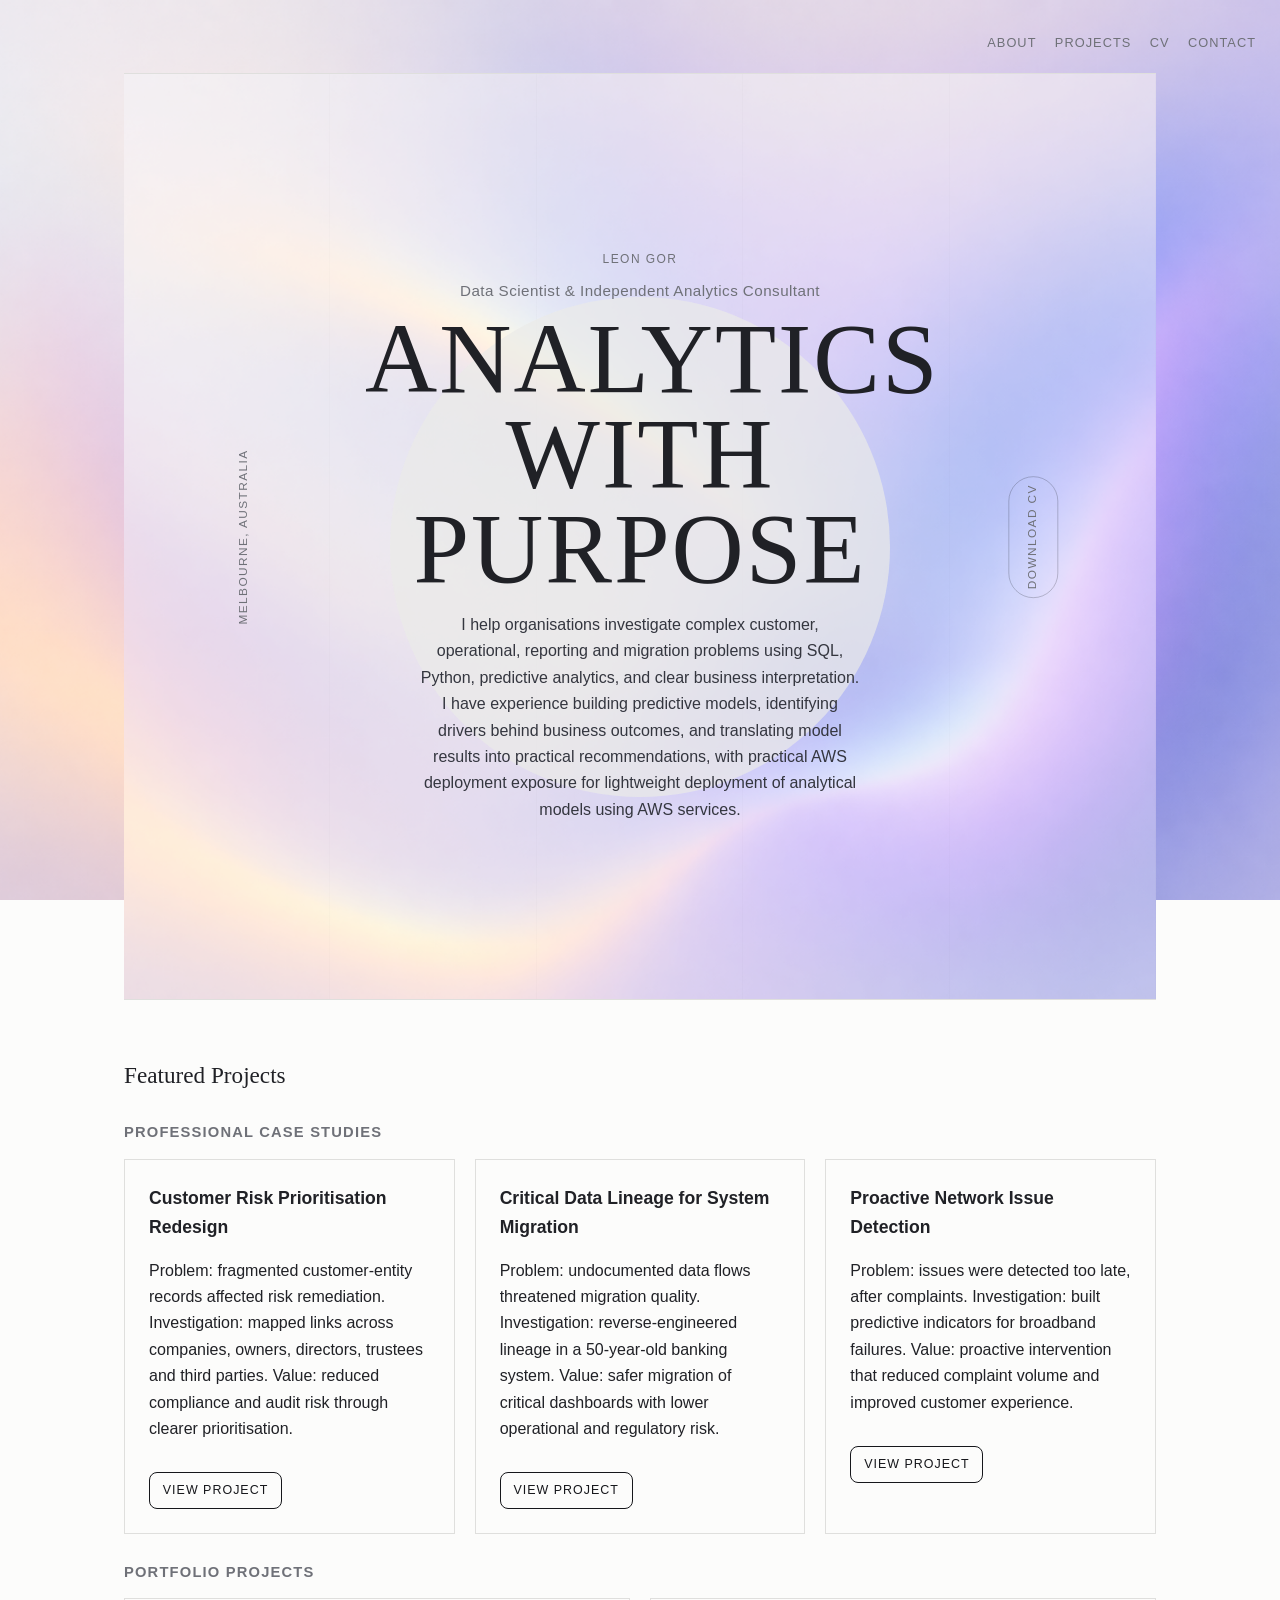
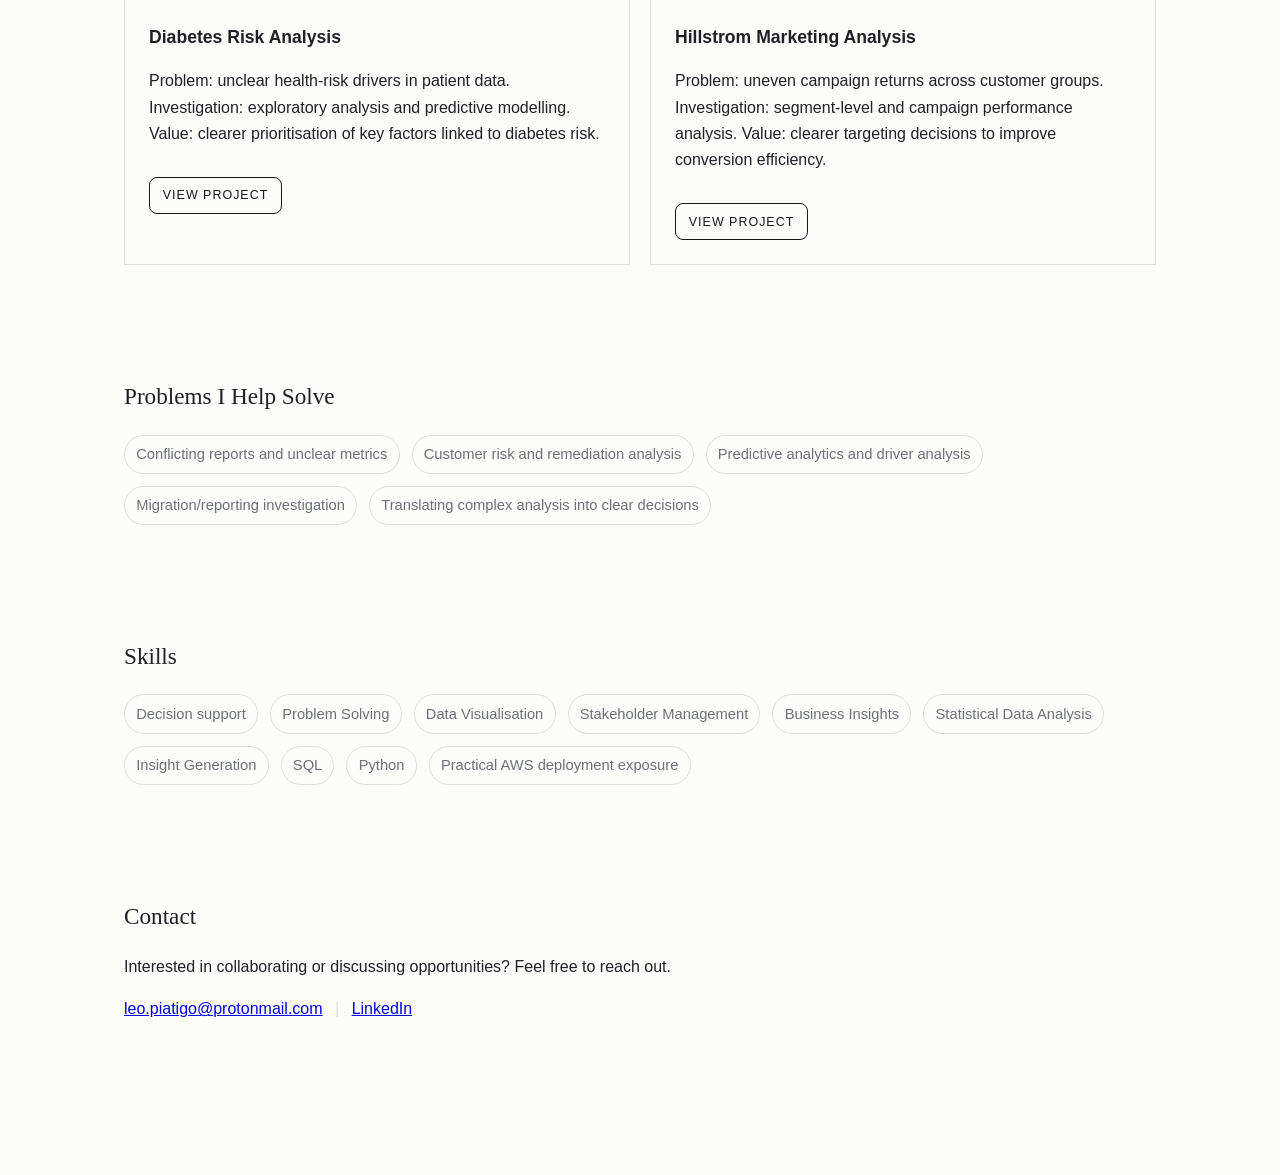
==== index.html @ 688e07dc "Update homepage positioning to Data Scientist focus" ====
<!DOCTYPE html>
<html lang="en">
  <head>
    <meta charset="UTF-8" />
    <meta name="viewport" content="width=device-width, initial-scale=1.0" />
    <title>Leon Gor | Independent Analytics Consultant Melbourne</title>
    <meta name="description" content="Independent analytics consultant helping organisations investigate customer, operational, reporting and migration problems using SQL, Python, predictive analytics and clear business interpretation." />
    <link rel="stylesheet" href="styles.css" />
  </head>
  <body class="home-page">
    <header class="site-header">
      <nav class="nav">
        <a href="#about">About</a>
        <a href="projects/index.html">Projects</a>
        <a href="cv.html">CV</a>
        <a href="#contact">Contact</a>
      </nav>
    </header>

    <main>
      <section class="hero section" id="about">
        <div class="hero-grid-lines" aria-hidden="true"></div>
        <div class="hero-content">
          <p class="hero-side-note hero-side-note-left">Melbourne, Australia</p>
          <a
            class="hero-side-note hero-side-button"
            href="assets/LeonGor_CV_AP.pdf"
            download="LeonGor_CV_AP.pdf"
            >Download CV</a
          >

          <p class="eyebrow">Leon Gor</p>
          <p class="subtitle">Data Scientist &amp; Independent Analytics Consultant</p>
          <h1>ANALYTICS WITH PURPOSE</h1>
          <p class="intro">
            I help organisations investigate complex customer, operational,
            reporting and migration problems using SQL, Python, predictive
            analytics, and clear business interpretation. I have experience
            building predictive models, identifying drivers behind business
            outcomes, and translating model results into practical
            recommendations, with practical AWS deployment exposure for
            lightweight deployment of analytical models using AWS services.
          </p>
        </div>
      </section>

      <section class="section" id="projects">
        <h2>Featured Projects</h2>

        <div class="project-group">
          <h3 class="project-group-title">Professional Case Studies</h3>
          <div class="cards">
            <article class="card">
              <h3>Customer Risk Prioritisation Redesign</h3>
              <p>
                Problem: fragmented customer-entity records affected risk
                remediation. Investigation: mapped links across companies,
                owners, directors, trustees and third parties. Value: reduced
                compliance and audit risk through clearer prioritisation.
              </p>
              <a class="button" href="projects/remediation.html">View Project</a>
            </article>

            <article class="card">
              <h3>Critical Data Lineage for System Migration</h3>
              <p>
                Problem: undocumented data flows threatened migration quality.
                Investigation: reverse-engineered lineage in a 50-year-old
                banking system. Value: safer migration of critical dashboards
                with lower operational and regulatory risk.
              </p>
              <a class="button" href="projects/data-lineage.html">View Project</a>
            </article>

            <article class="card">
              <h3>Proactive Network Issue Detection</h3>
              <p>
                Problem: issues were detected too late, after complaints.
                Investigation: built predictive indicators for broadband
                failures. Value: proactive intervention that reduced complaint
                volume and improved customer experience.
              </p>
              <a class="button" href="projects/network-detection.html">View Project</a>
            </article>
          </div>
        </div>

        <div class="project-group">
          <h3 class="project-group-title">Portfolio Projects</h3>
          <div class="cards">
            <article class="card">
              <h3>Diabetes Risk Analysis</h3>
              <p>
                Problem: unclear health-risk drivers in patient data.
                Investigation: exploratory analysis and predictive modelling.
                Value: clearer prioritisation of key factors linked to diabetes
                risk.
              </p>
              <a class="button" href="projects/diabetes.html">View Project</a>
            </article>

            <article class="card">
              <h3>Hillstrom Marketing Analysis</h3>
              <p>
                Problem: uneven campaign returns across customer groups.
                Investigation: segment-level and campaign performance analysis.
                Value: clearer targeting decisions to improve conversion
                efficiency.
              </p>
              <a class="button" href="projects/hillstrom.html">View Project</a>
            </article>
          </div>
        </div>
      </section>

      <section class="section" id="problems">
        <h2>Problems I Help Solve</h2>
        <ul class="skills-list">
          <li>Conflicting reports and unclear metrics</li>
          <li>Customer risk and remediation analysis</li>
          <li>Predictive analytics and driver analysis</li>
          <li>Migration/reporting investigation</li>
          <li>Translating complex analysis into clear decisions</li>
        </ul>
      </section>

      <section class="section" id="skills">
        <h2>Skills</h2>
        <ul class="skills-list">
          <li>Decision support</li>
          <li>Problem Solving</li>
          <li>Data Visualisation</li>
          <li>Stakeholder Management</li>
          <li>Business Insights</li>
          <li>Statistical Data Analysis</li>
          <li>Insight Generation</li>
          <li>SQL</li>
          <li>Python</li>
          <li>Practical AWS deployment exposure</li>
        </ul>
      </section>

      <section class="section" id="contact">
        <h2>Contact</h2>
        <p>
          Interested in collaborating or discussing opportunities? Feel free to
          reach out.
        </p>
        <p>
          <a href="mailto:leo.piatigo@protonmail.com">leo.piatigo@protonmail.com</a>
          <span class="divider">|</span>
          <a href="https://www.linkedin.com" target="_blank" rel="noopener noreferrer">LinkedIn</a>
        </p>
      </section>
    </main>
  </body>
</html>
---- styles.css ----
:root {
  --bg: #fcfcfb;
  --text: #202126;
  --muted: #6f7178;
  --border: #dfdfdd;
  --accent: #16171b;
  --hero-circle: #ecece8;
  --serif: "Iowan Old Style", "Palatino Linotype", "Book Antiqua", Palatino, "Times New Roman", serif;
  --sans: "Inter", "Segoe UI", Roboto, Helvetica, Arial, sans-serif;
}

* {
  box-sizing: border-box;
}

html,
body {
  min-height: 100%;
}

body {
  margin: 0;
  font-family: var(--sans);
  background-color: var(--bg);
  background-image: url("assets/backround_color.png");
  background-position: center;
  background-repeat: no-repeat;
  background-size: cover;
  background-attachment: fixed;
  color: var(--text);
  line-height: 1.65;
  position: relative;
}

.site-header {
  padding: 2rem 1.5rem 1.25rem;
}

.nav {
  display: flex;
  justify-content: flex-end;
  align-items: center;
  gap: 1.15rem;
  flex-wrap: wrap;
}

.nav a {
  color: var(--muted);
  text-decoration: none;
  font-size: 0.8rem;
  letter-spacing: 0.08em;
  text-transform: uppercase;
}

.nav a:hover {
  color: var(--accent);
}

main {
  max-width: 1080px;
  margin: 0 auto;
  padding: 0 1.5rem 5rem;
}

.section {
  padding: 3.5rem 0;
}

.hero {
  min-height: 78vh;
  position: relative;
  display: grid;
  place-items: center;
  overflow: hidden;
  border-top: 1px solid var(--border);
  border-bottom: 1px solid var(--border);
  background-image: url("assets/backround_color.png");
  background-size: cover;
  background-position: center;
  background-repeat: no-repeat;
}

.hero::before {
  content: "";
  position: absolute;
  inset: 0;
  background: rgba(252, 252, 251, 0.35);
  pointer-events: none;
  z-index: 0;
}

.hero-grid-lines {
  position: absolute;
  inset: 0;
  background-image: repeating-linear-gradient(
    90deg,
    transparent 0,
    transparent calc(20% - 1px),
    rgba(32, 33, 38, 0.08) calc(20% - 1px),
    rgba(32, 33, 38, 0.08) 20%
  );
  opacity: 0.2;
  pointer-events: none;
  z-index: 0;
}

.hero-content {
  position: relative;
  z-index: 1;
  width: min(820px, 100%);
  padding: 7.5rem 2rem;
  text-align: center;
}

.hero-content::before {
  content: "";
  position: absolute;
  width: clamp(260px, 42vw, 500px);
  aspect-ratio: 1;
  border-radius: 50%;
  background: rgba(236, 236, 232, 0.7);
  top: 50%;
  left: 50%;
  transform: translate(-50%, -48%);
  z-index: -1;
}

.eyebrow {
  margin: 0 0 0.5rem;
  color: var(--muted);
  letter-spacing: 0.12em;
  text-transform: uppercase;
  font-size: 0.75rem;
}

h1 {
  margin: 0.5rem auto 1rem;
  max-width: 11ch;
  font-family: var(--serif);
  font-size: clamp(2.45rem, 8vw, 6.25rem);
  line-height: 0.95;
  letter-spacing: 0.02em;
  font-weight: 500;
}

.subtitle {
  margin: 0;
  color: var(--muted);
  font-size: 0.95rem;
  letter-spacing: 0.03em;
}

.intro {
  max-width: 440px;
  margin: 0;
  margin-inline: auto;
  color: #34363f;
  font-size: 1rem;
}

.hero-side-note {
  position: absolute;
  top: 50%;
  transform: translateY(-50%);
  color: var(--muted);
  font-size: 0.74rem;
  letter-spacing: 0.12em;
  text-transform: uppercase;
}

.hero-side-note-left {
  left: -0.5rem;
  writing-mode: vertical-rl;
  transform: translateY(-50%) rotate(180deg);
}

.hero-side-button {
  right: -0.5rem;
  text-decoration: none;
  border: 1px solid rgba(22, 23, 27, 0.22);
  border-radius: 999px;
  padding: 0.48rem 0.9rem;
  writing-mode: vertical-rl;
  transform: translateY(-50%) rotate(180deg);
  transition: background-color 0.25s ease, color 0.25s ease, border-color 0.25s ease;
}

.hero-side-button:hover {
  color: #fff;
  background: var(--accent);
  border-color: var(--accent);
}

h2 {
  margin: 0 0 1.2rem;
  font-size: 1.45rem;
  font-family: var(--serif);
  font-weight: 500;
}

.cards {
  display: grid;
  grid-template-columns: repeat(auto-fit, minmax(280px, 1fr));
  gap: 1.25rem;
}


.project-group {
  margin-top: 1.6rem;
}

.project-group-title {
  margin: 0 0 0.9rem;
  color: var(--muted);
  font-size: 0.92rem;
  letter-spacing: 0.08em;
  text-transform: uppercase;
  font-family: var(--sans);
  font-weight: 600;
}

.card {
  border: 1px solid var(--border);
  border-radius: 0;
  padding: 1.5rem;
  background: rgba(253, 253, 252, 0.86);
}

.card h3 {
  margin-top: 0;
  margin-bottom: 0.6rem;
  font-size: 1.1rem;
}

.button {
  display: inline-block;
  margin-top: 0.85rem;
  border: 1px solid var(--accent);
  color: var(--accent);
  text-decoration: none;
  padding: 0.45rem 0.8rem;
  border-radius: 8px;
  text-transform: uppercase;
  letter-spacing: 0.08em;
  font-size: 0.78rem;
}

.button:hover {
  background: var(--accent);
  color: #fff;
}

.skills-list {
  list-style: none;
  padding: 0;
  margin: 0;
  display: flex;
  flex-wrap: wrap;
  gap: 0.75rem;
}

.skills-list li {
  border: 1px solid var(--border);
  padding: 0.4rem 0.7rem;
  border-radius: 999px;
  font-size: 0.92rem;
  color: var(--muted);
}

.divider {
  margin: 0 0.5rem;
  color: var(--border);
}

.project-page-main {
  max-width: 760px;
}

.cv-page {
  max-width: 1320px;
}

.cv-section {
  padding-top: 1.5rem;
  padding-inline: 1rem;
  background: rgba(253, 253, 252, 0.86);
  border: 1px solid var(--border);
  border-radius: 10px;
}

.cv-embed {
  width: 100%;
  height: min(82vh, 1200px);
  border: 1px solid var(--border);
  border-radius: 8px;
  background: rgba(253, 253, 252, 0.86);
}

.project-content {
  display: grid;
  gap: 1.2rem;
}

.project-page .section {
  background: rgba(253, 253, 252, 0.86);
  border: 1px solid var(--border);
  border-radius: 10px;
  padding-inline: 1rem;
}

.project-content section {
  border-left: 2px solid var(--border);
  padding-left: 1rem;
}

.project-content h2 {
  font-size: 1.15rem;
  margin-bottom: 0.4rem;
}

@media (max-width: 760px) {
  .site-header {
    padding-top: 1.1rem;
  }

  .nav {
    justify-content: center;
    gap: 0.9rem;
  }

  .nav a {
    font-size: 0.72rem;
  }

  .cards {
    grid-template-columns: 1fr;
  }

  .section {
    padding: 2.4rem 0;
  }

  .hero {
    min-height: 68vh;
  }

  .hero-content {
    padding: 5.6rem 1rem 5rem;
  }

  .hero-content::before {
    width: clamp(210px, 70vw, 340px);
  }

  .hero-side-note {
    position: static;
    display: block;
    transform: none;
    writing-mode: initial;
    letter-spacing: 0.1em;
  }

  .hero-side-note-left {
    margin-bottom: 1rem;
  }

  .hero-side-button {
    width: fit-content;
    margin: 1.3rem auto 0;
    border-radius: 999px;
    padding: 0.4rem 0.95rem;
  }

  .cv-embed {
    height: 75vh;
  }
}
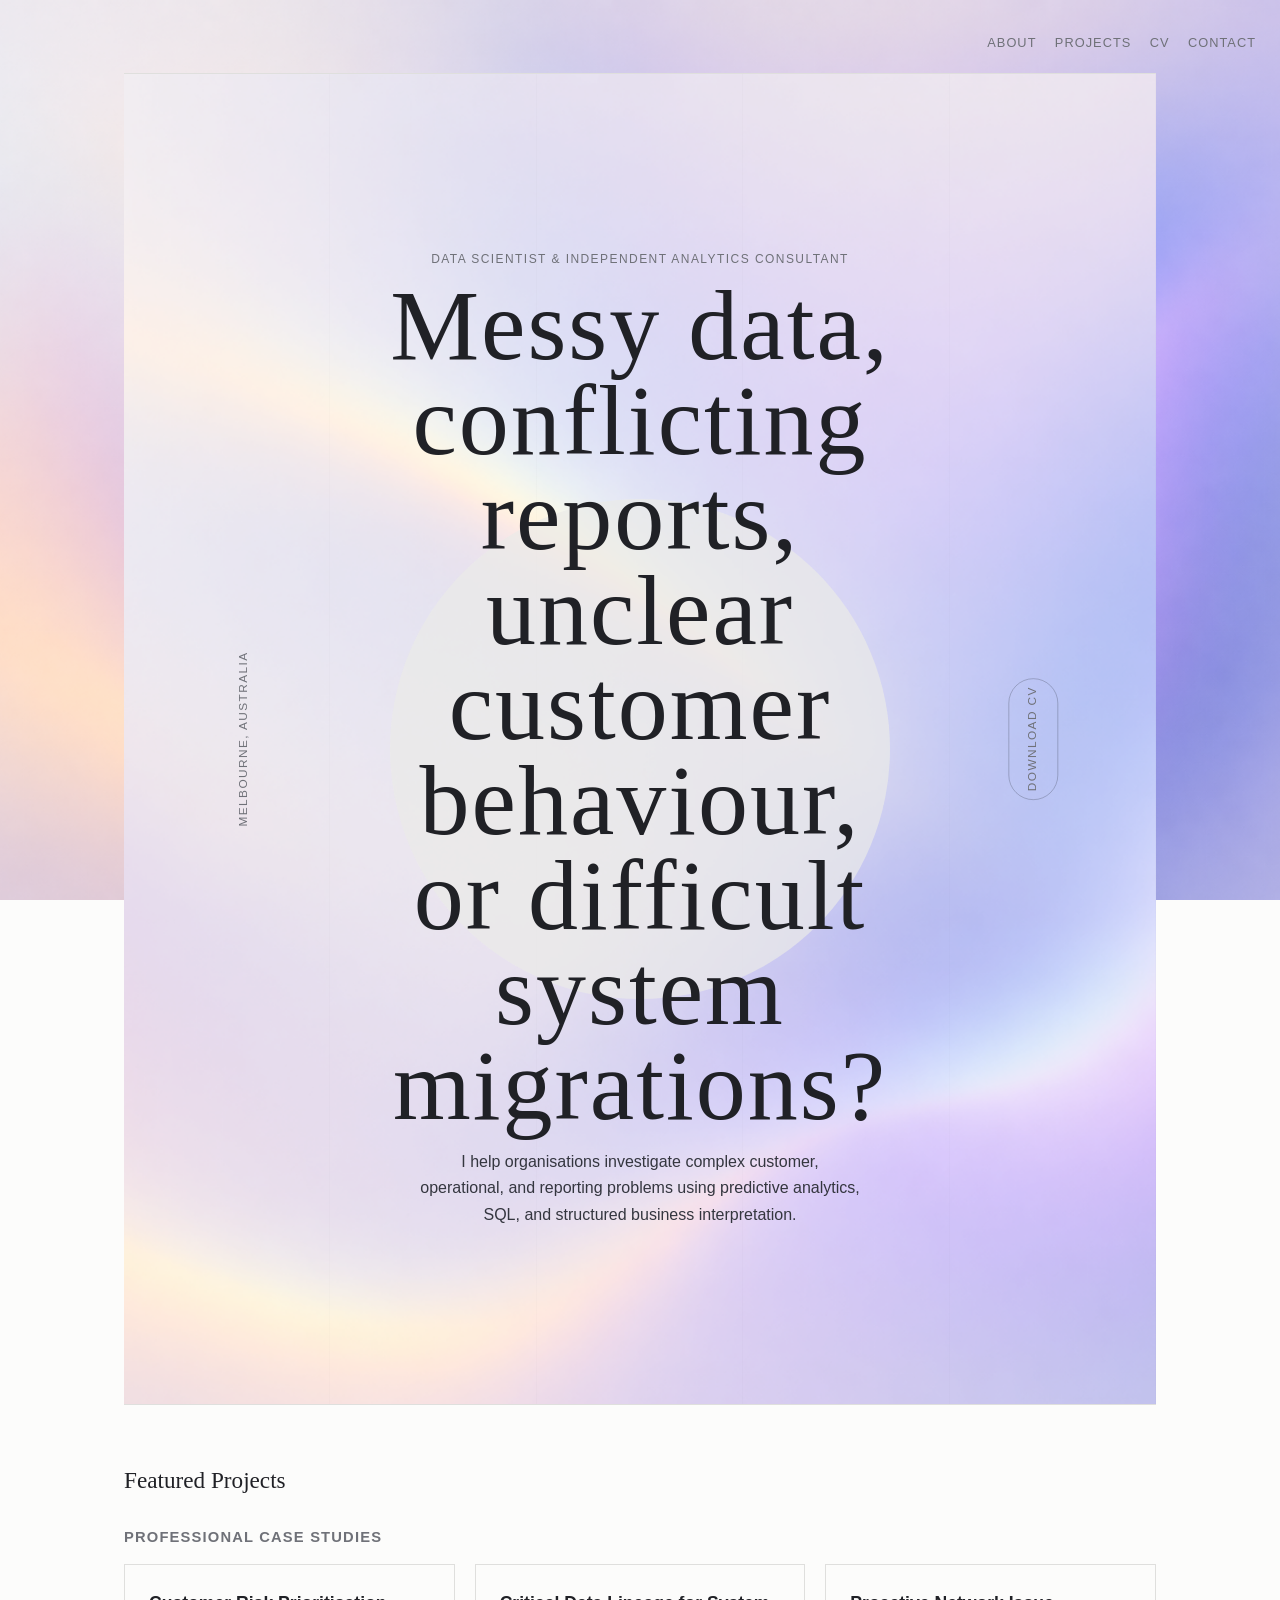
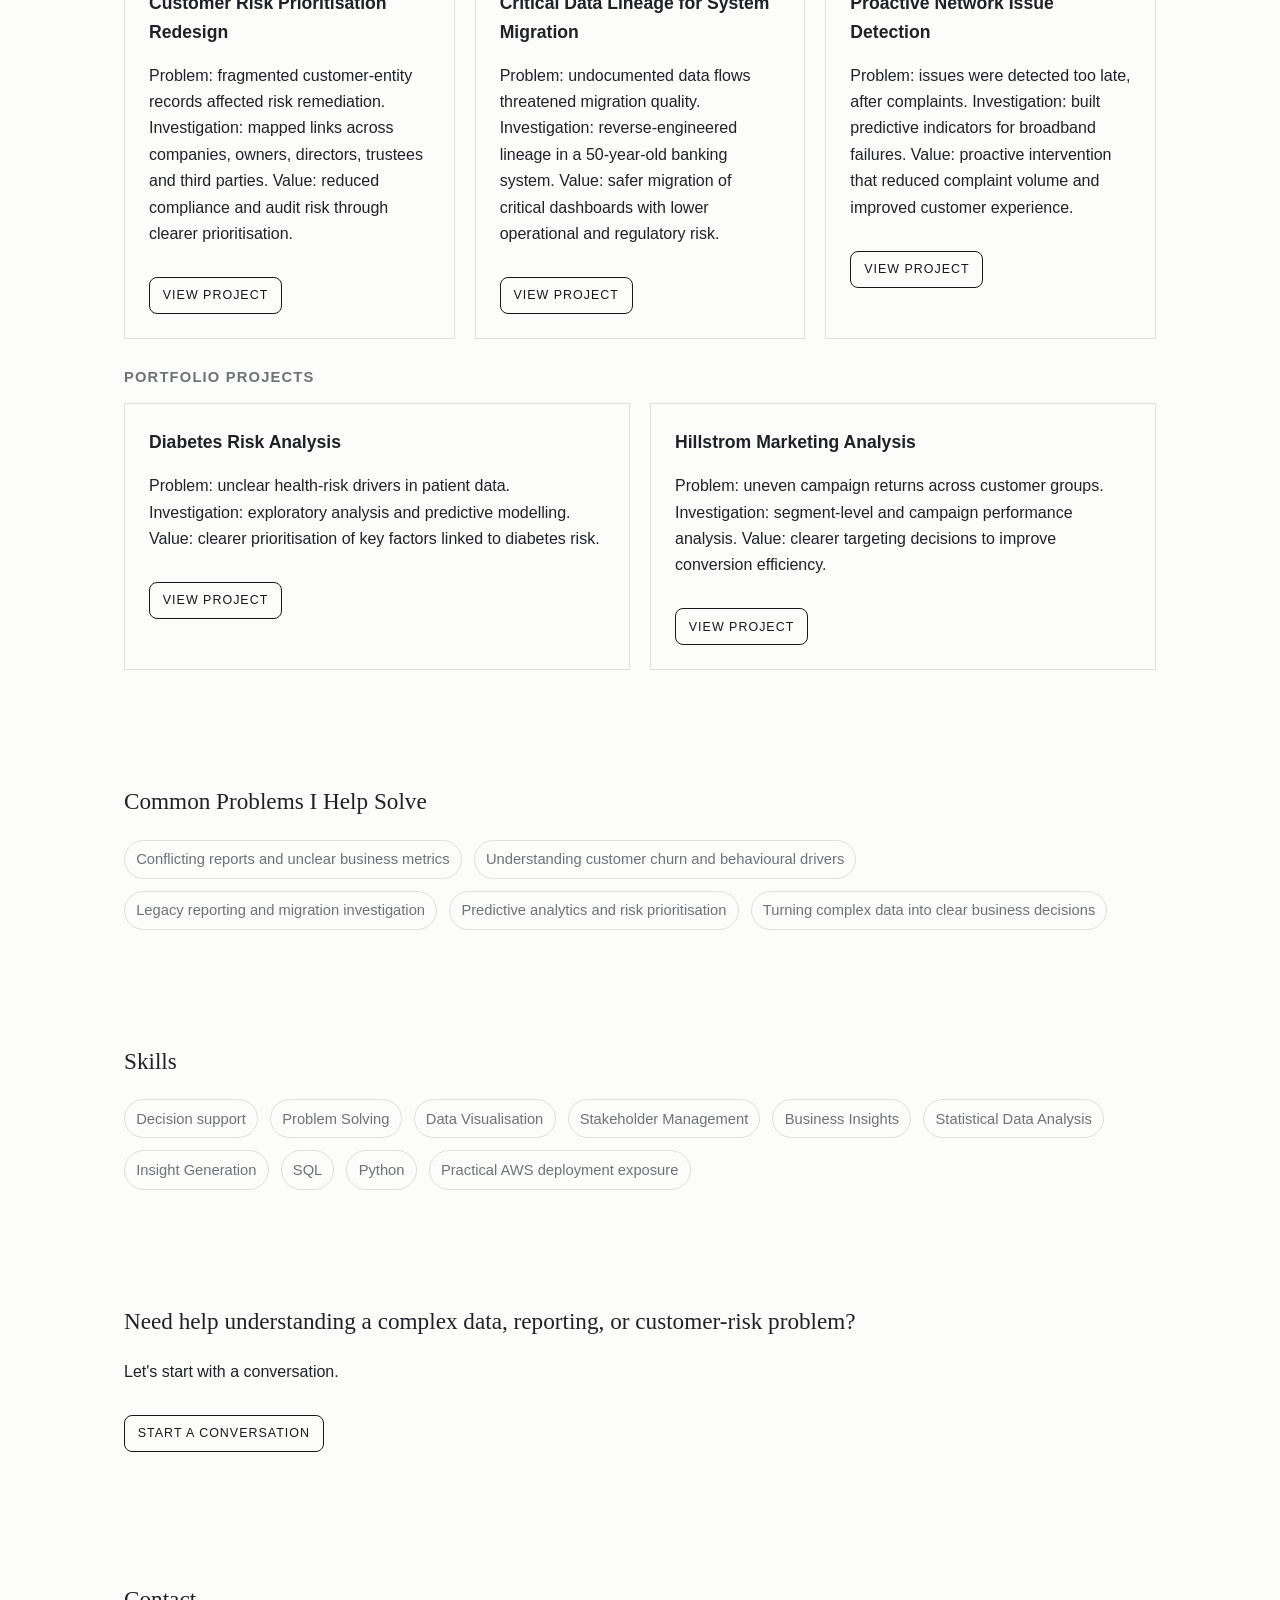
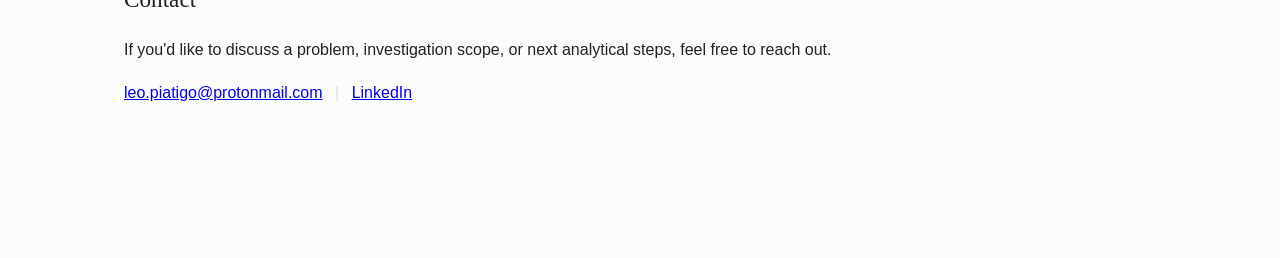
==== commit 6723fe15: "Refine homepage messaging for consulting focus" ====
--- a/index.html
+++ b/index.html
@@ -3,8 +3,8 @@
   <head>
     <meta charset="UTF-8" />
     <meta name="viewport" content="width=device-width, initial-scale=1.0" />
-    <title>Leon Gor | Independent Analytics Consultant Melbourne</title>
-    <meta name="description" content="Independent analytics consultant helping organisations investigate customer, operational, reporting and migration problems using SQL, Python, predictive analytics and clear business interpretation." />
+    <title>Leon Gor | Data Scientist &amp; Independent Analytics Consultant</title>
+    <meta name="description" content="Helping organisations investigate customer, operational, reporting and migration problems using predictive analytics, SQL and structured business interpretation." />
     <link rel="stylesheet" href="styles.css" />
   </head>
   <body class="home-page">
@@ -24,22 +24,17 @@
           <p class="hero-side-note hero-side-note-left">Melbourne, Australia</p>
           <a
             class="hero-side-note hero-side-button"
-            href="assets/LeonGor_CV_AP.pdf"
-            download="LeonGor_CV_AP.pdf"
+            href="assets/LeonGor_CV_insight_datascientist.pdf"
+            download="LeonGor_CV_insight_datascientist.pdf"
             >Download CV</a
           >
 
-          <p class="eyebrow">Leon Gor</p>
-          <p class="subtitle">Data Scientist &amp; Independent Analytics Consultant</p>
-          <h1>ANALYTICS WITH PURPOSE</h1>
+          <p class="eyebrow">Data Scientist &amp; Independent Analytics Consultant</p>
+          <h1>Messy data, conflicting reports, unclear customer behaviour, or difficult system migrations?</h1>
           <p class="intro">
-            I help organisations investigate complex customer, operational,
-            reporting and migration problems using SQL, Python, predictive
-            analytics, and clear business interpretation. I have experience
-            building predictive models, identifying drivers behind business
-            outcomes, and translating model results into practical
-            recommendations, with practical AWS deployment exposure for
-            lightweight deployment of analytical models using AWS services.
+            I help organisations investigate complex customer, operational, and
+            reporting problems using predictive analytics, SQL, and structured
+            business interpretation.
           </p>
         </div>
       </section>
@@ -114,13 +109,13 @@
       </section>
 
       <section class="section" id="problems">
-        <h2>Problems I Help Solve</h2>
+        <h2>Common Problems I Help Solve</h2>
         <ul class="skills-list">
-          <li>Conflicting reports and unclear metrics</li>
-          <li>Customer risk and remediation analysis</li>
-          <li>Predictive analytics and driver analysis</li>
-          <li>Migration/reporting investigation</li>
-          <li>Translating complex analysis into clear decisions</li>
+          <li>Conflicting reports and unclear business metrics</li>
+          <li>Understanding customer churn and behavioural drivers</li>
+          <li>Legacy reporting and migration investigation</li>
+          <li>Predictive analytics and risk prioritisation</li>
+          <li>Turning complex data into clear business decisions</li>
         </ul>
       </section>
 
@@ -140,11 +135,17 @@
         </ul>
       </section>
 
+
+      <section class="section" id="cta">
+        <h2>Need help understanding a complex data, reporting, or customer-risk problem?</h2>
+        <p>Let's start with a conversation.</p>
+        <p><a class="button" href="mailto:leo.piatigo@protonmail.com">Start a Conversation</a></p>
+      </section>
+
       <section class="section" id="contact">
         <h2>Contact</h2>
         <p>
-          Interested in collaborating or discussing opportunities? Feel free to
-          reach out.
+          If you'd like to discuss a problem, investigation scope, or next analytical steps, feel free to reach out.
         </p>
         <p>
           <a href="mailto:leo.piatigo@protonmail.com">leo.piatigo@protonmail.com</a>
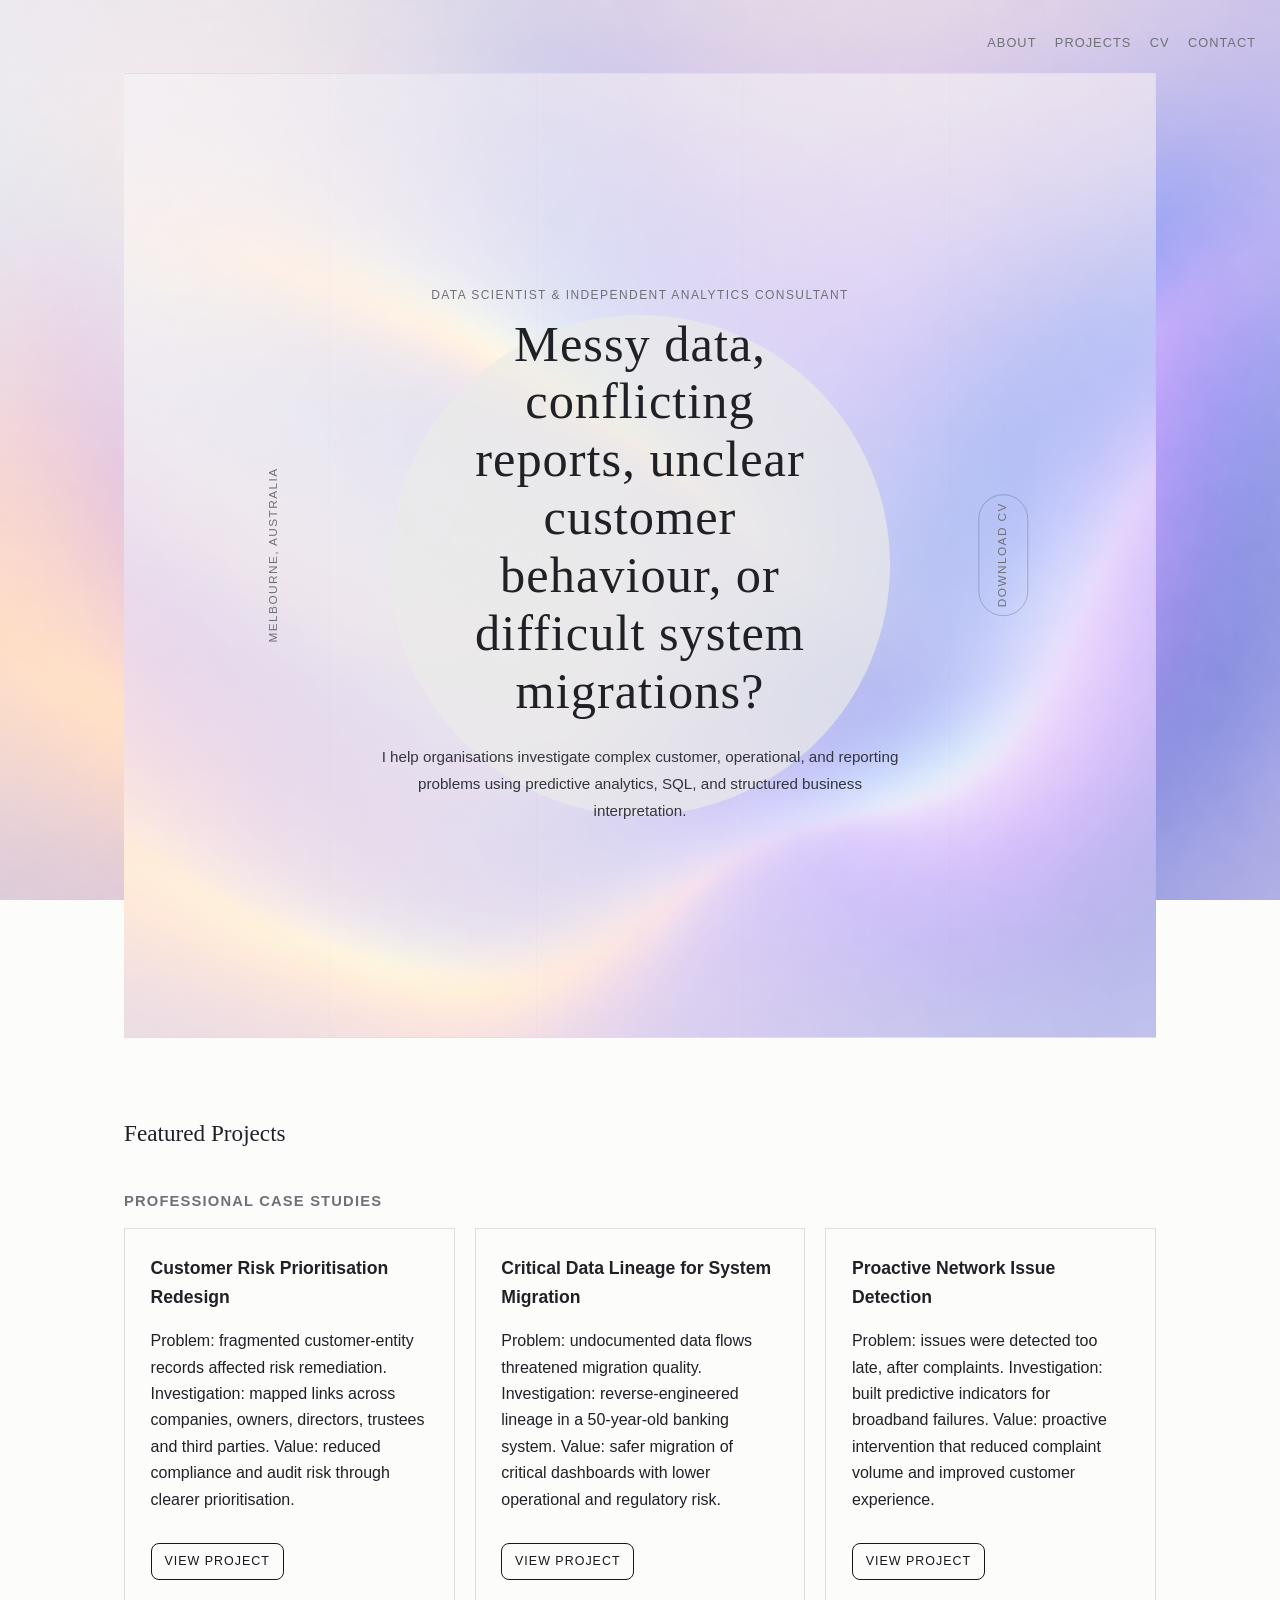
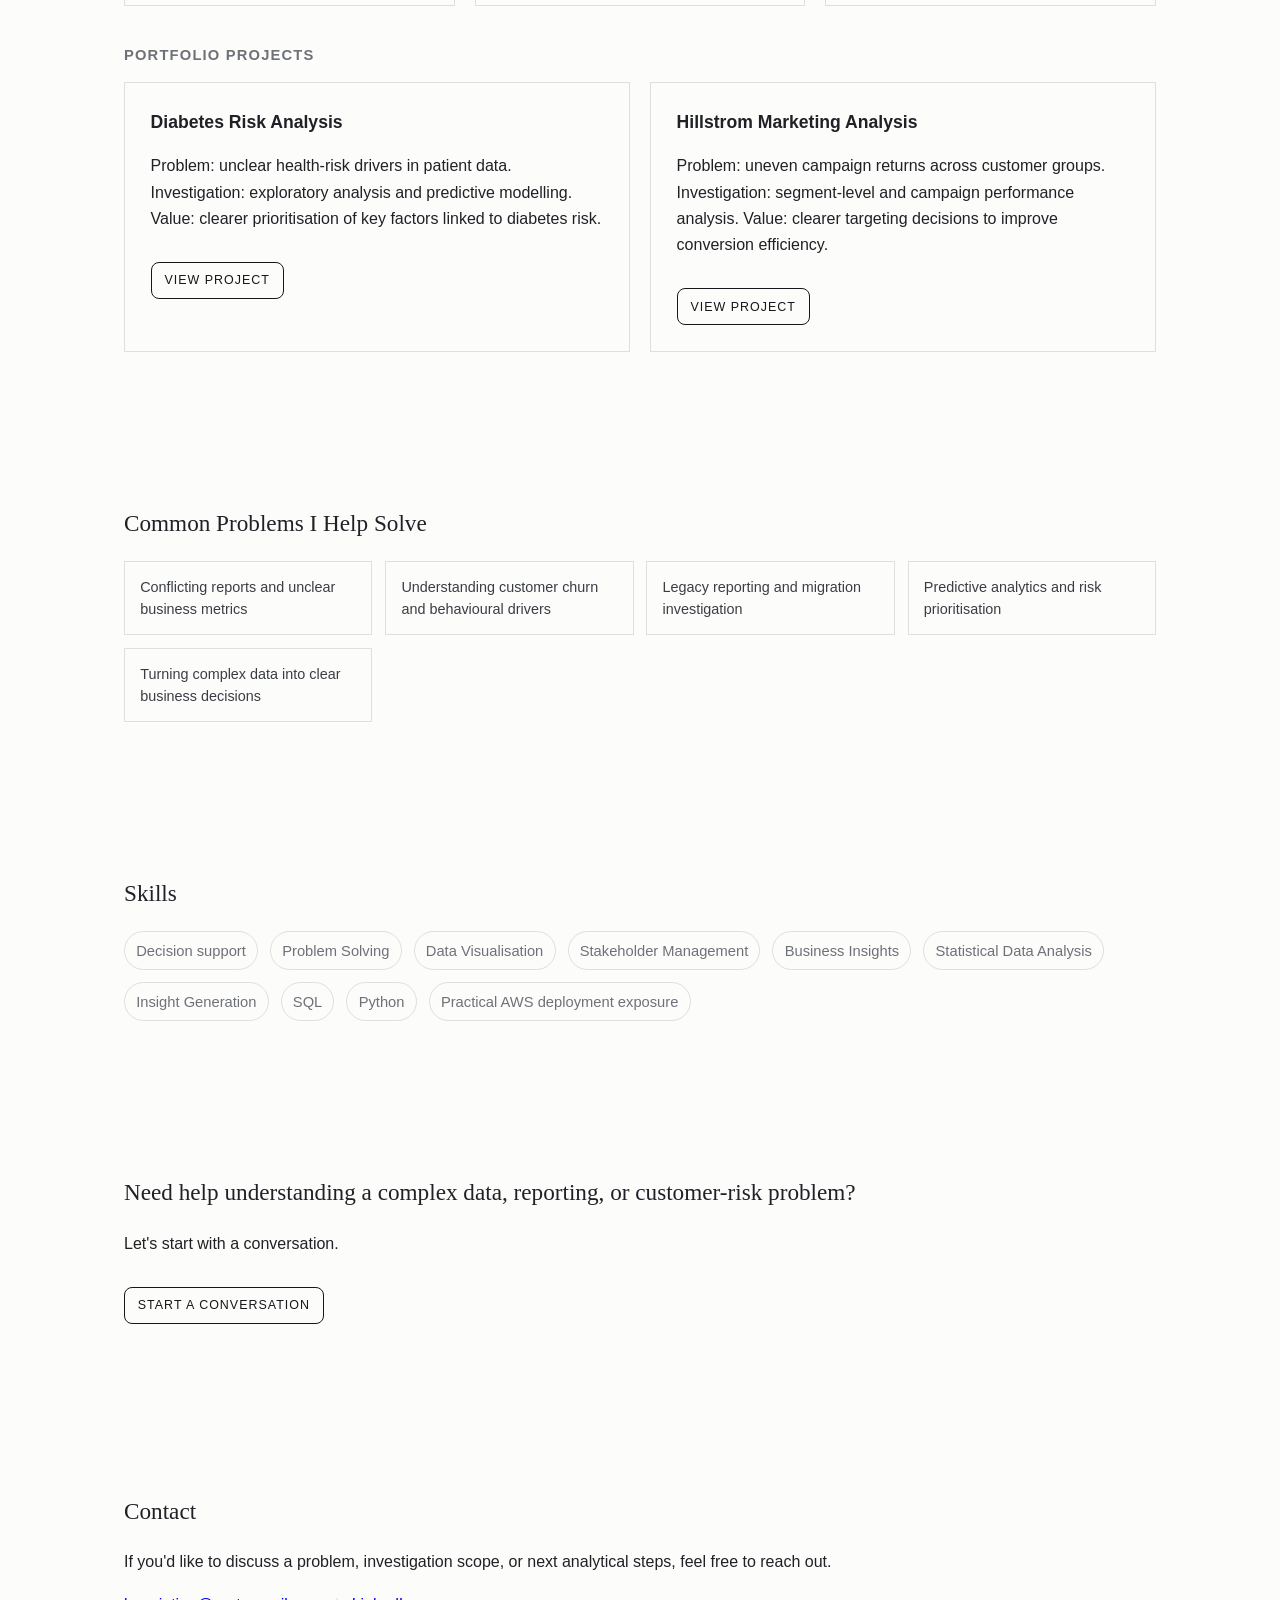
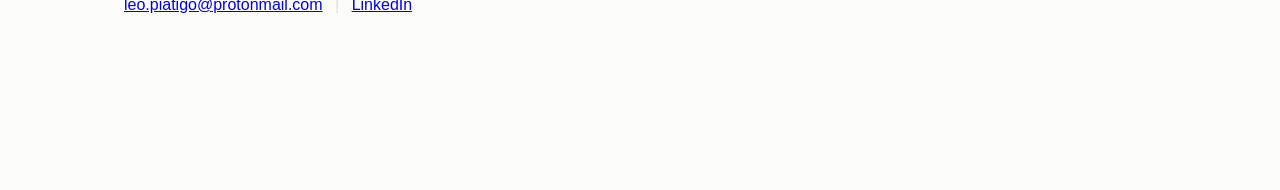
==== commit ad90bed6: "Refine homepage typography and problem-section layout" ====
--- a/index.html
+++ b/index.html
@@ -110,12 +110,12 @@
 
       <section class="section" id="problems">
         <h2>Common Problems I Help Solve</h2>
-        <ul class="skills-list">
-          <li>Conflicting reports and unclear business metrics</li>
-          <li>Understanding customer churn and behavioural drivers</li>
-          <li>Legacy reporting and migration investigation</li>
-          <li>Predictive analytics and risk prioritisation</li>
-          <li>Turning complex data into clear business decisions</li>
+        <ul class="problem-cards">
+          <li class="problem-card">Conflicting reports and unclear business metrics</li>
+          <li class="problem-card">Understanding customer churn and behavioural drivers</li>
+          <li class="problem-card">Legacy reporting and migration investigation</li>
+          <li class="problem-card">Predictive analytics and risk prioritisation</li>
+          <li class="problem-card">Turning complex data into clear business decisions</li>
         </ul>
       </section>
 
--- a/styles.css
+++ b/styles.css
@@ -63,7 +63,7 @@
 }
 
 .section {
-  padding: 3.5rem 0;
+  padding: 4.75rem 0;
 }
 
 .hero {
@@ -107,8 +107,8 @@
 .hero-content {
   position: relative;
   z-index: 1;
-  width: min(820px, 100%);
-  padding: 7.5rem 2rem;
+  width: min(760px, 100%);
+  padding: 8.5rem 2rem;
   text-align: center;
 }
 
@@ -134,11 +134,11 @@
 }
 
 h1 {
-  margin: 0.5rem auto 1rem;
-  max-width: 11ch;
+  margin: 0.6rem auto 1.35rem;
+  max-width: 14ch;
   font-family: var(--serif);
-  font-size: clamp(2.45rem, 8vw, 6.25rem);
-  line-height: 0.95;
+  font-size: clamp(1.35rem, 4vw, 3.15rem);
+  line-height: 1.15;
   letter-spacing: 0.02em;
   font-weight: 500;
 }
@@ -151,11 +151,12 @@
 }
 
 .intro {
-  max-width: 440px;
+  max-width: 520px;
   margin: 0;
   margin-inline: auto;
   color: #34363f;
-  font-size: 1rem;
+  font-size: 0.95rem;
+  line-height: 1.8;
 }
 
 .hero-side-note {
@@ -206,7 +207,7 @@
 
 
 .project-group {
-  margin-top: 1.6rem;
+  margin-top: 2.3rem;
 }
 
 .project-group-title {
@@ -222,8 +223,26 @@
 .card {
   border: 1px solid var(--border);
   border-radius: 0;
-  padding: 1.5rem;
+  padding: 1.6rem;
   background: rgba(253, 253, 252, 0.86);
+}
+
+.problem-cards {
+  list-style: none;
+  padding: 0;
+  margin: 0;
+  display: grid;
+  grid-template-columns: repeat(auto-fit, minmax(210px, 1fr));
+  gap: 0.8rem;
+}
+
+.problem-card {
+  border: 1px solid var(--border);
+  background: rgba(253, 253, 252, 0.8);
+  padding: 0.85rem 0.95rem;
+  font-size: 0.9rem;
+  color: #3b3d45;
+  line-height: 1.55;
 }
 
 .card h3 {
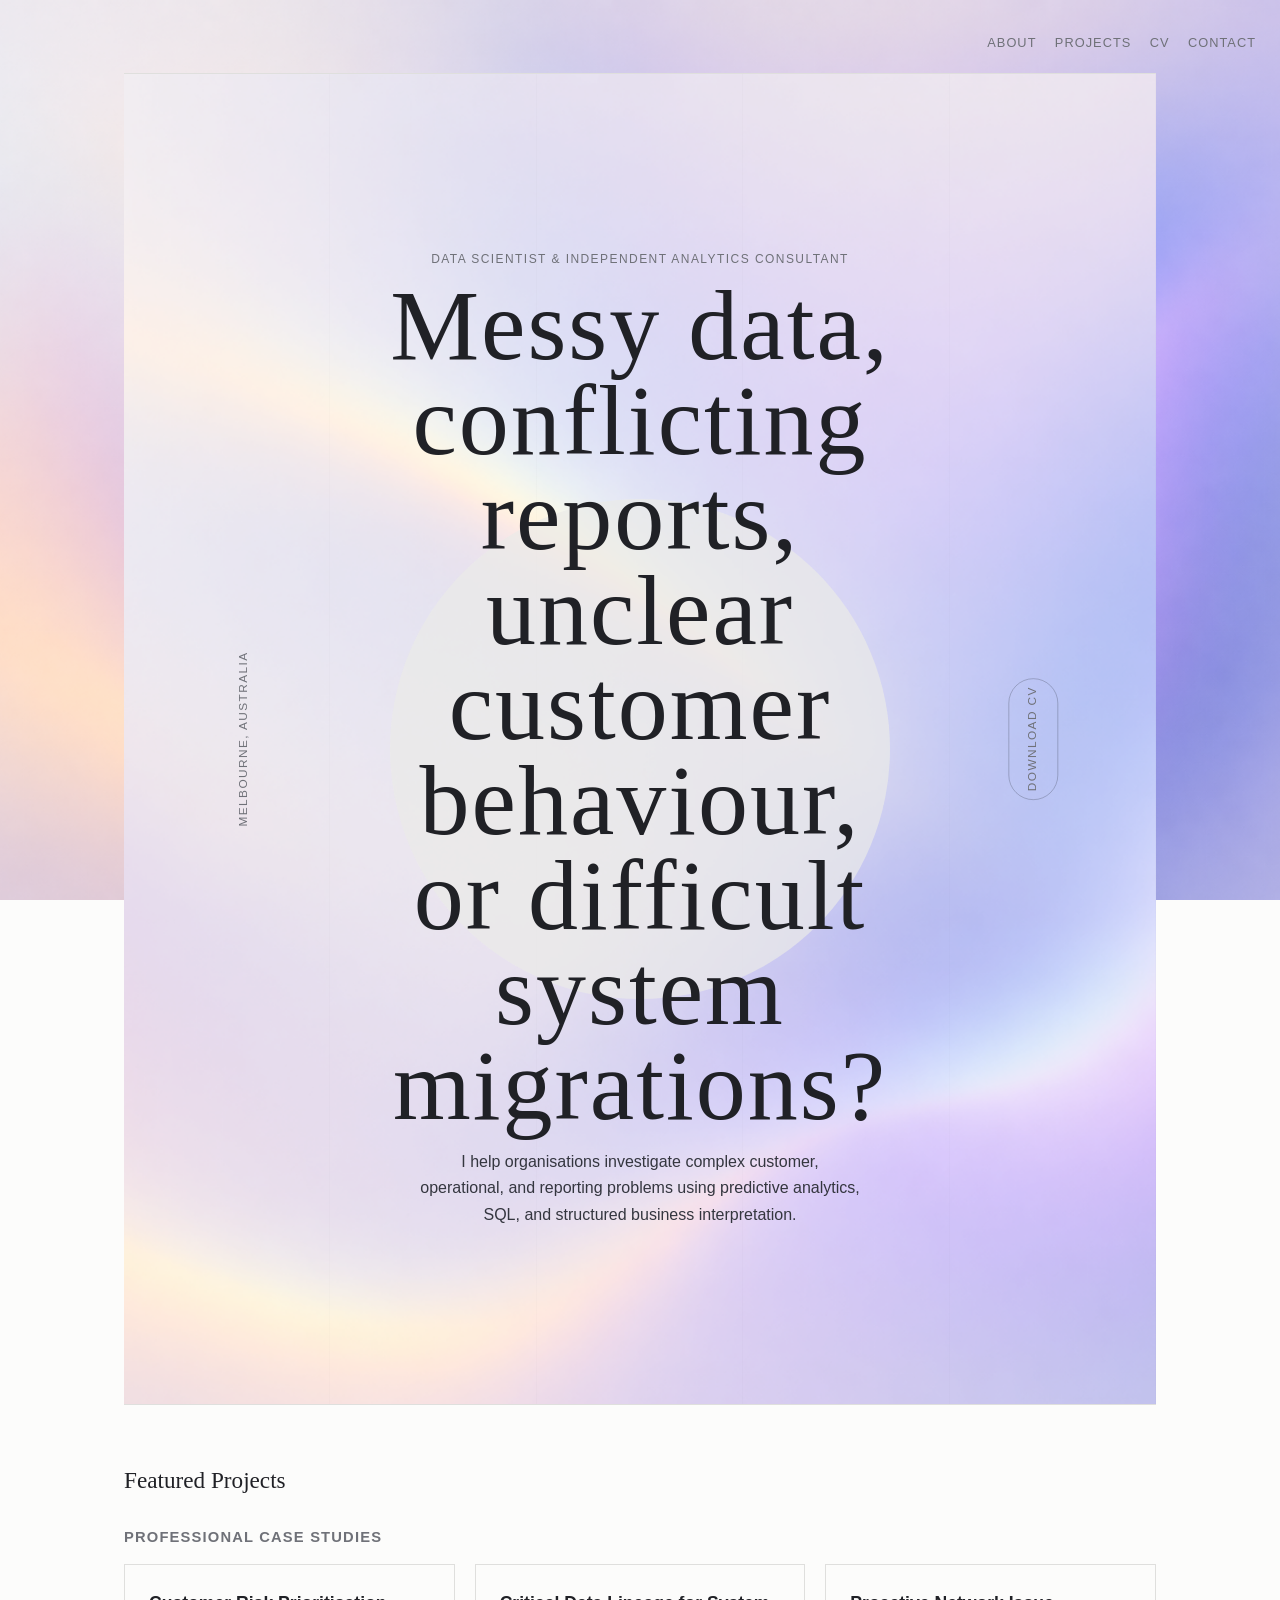
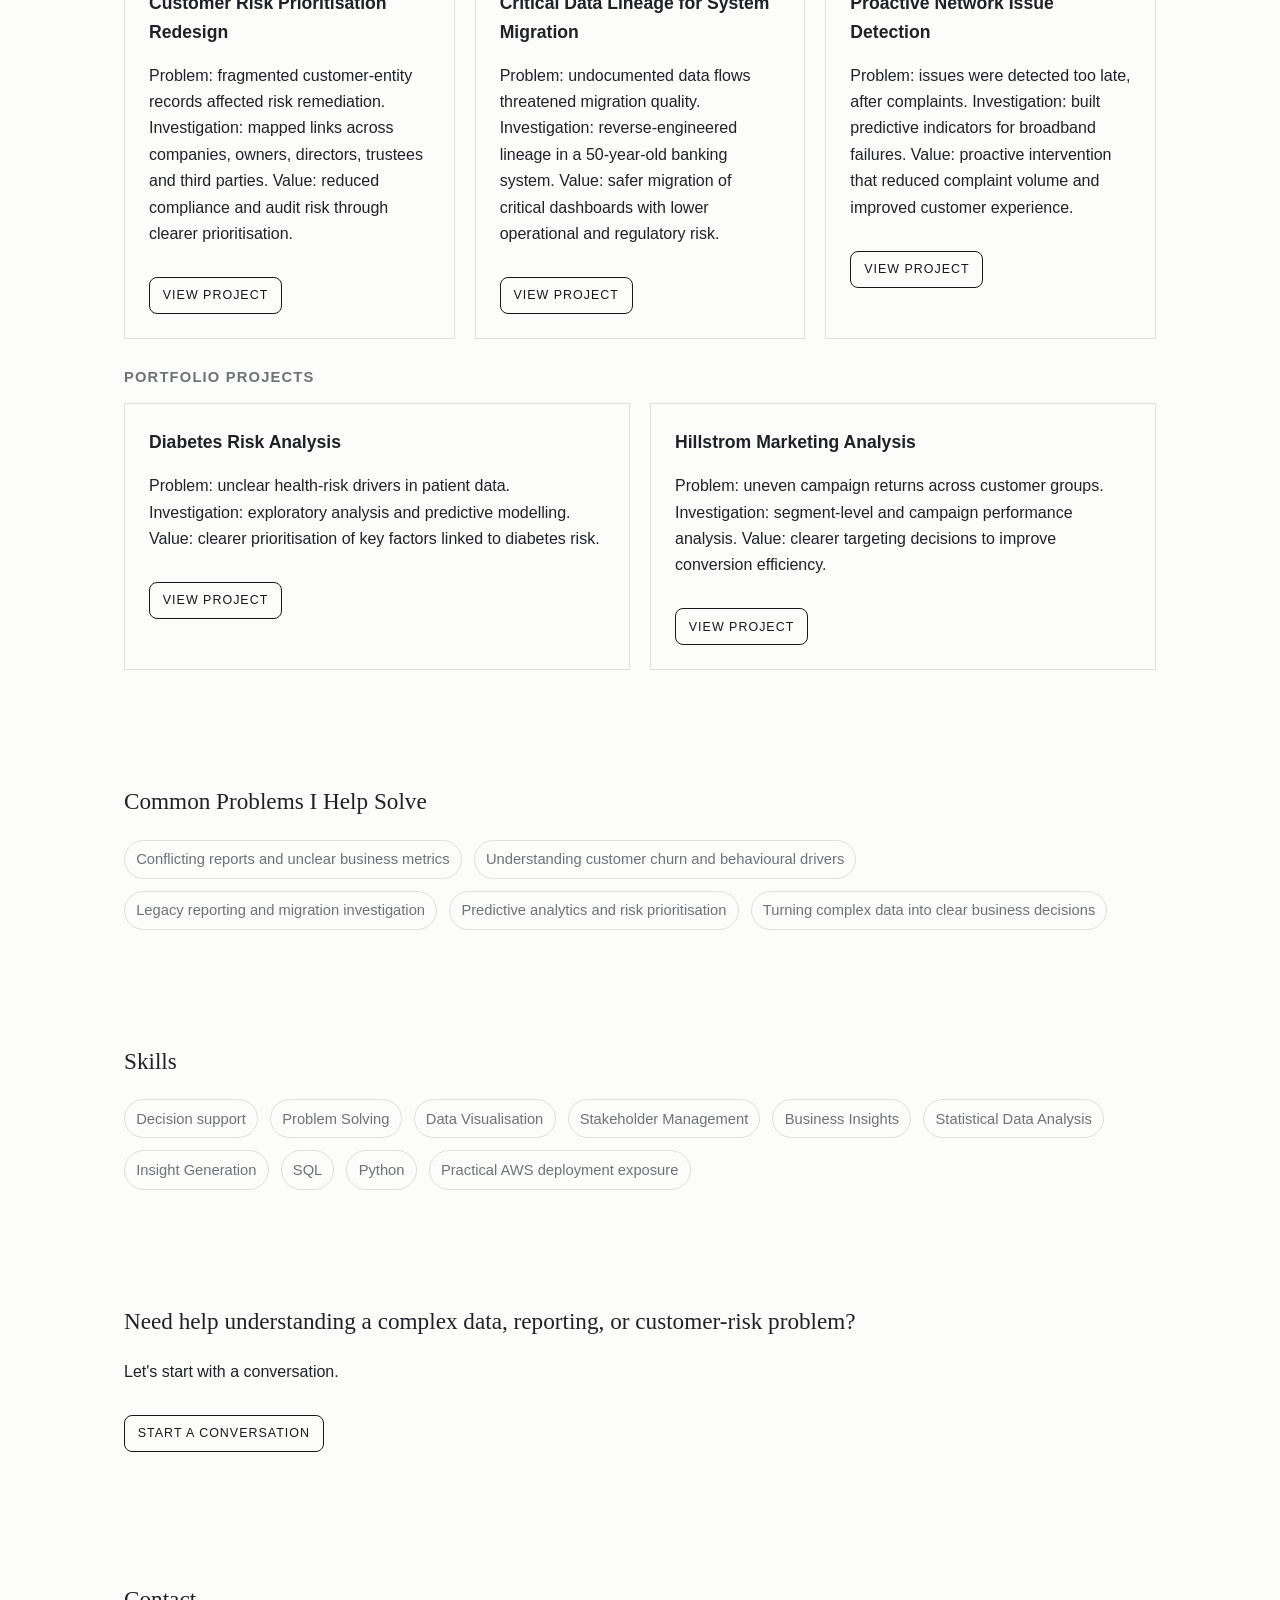
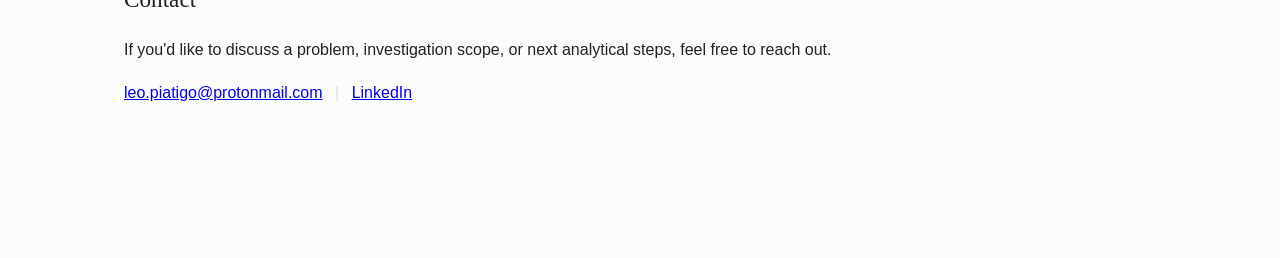
==== commit 87462139: "Revert "Merge pull request #25 from Boloshka/codex/refine-homepage-typography-and-layout" This rever" ====
--- a/index.html
+++ b/index.html
@@ -110,12 +110,12 @@
 
       <section class="section" id="problems">
         <h2>Common Problems I Help Solve</h2>
-        <ul class="problem-cards">
-          <li class="problem-card">Conflicting reports and unclear business metrics</li>
-          <li class="problem-card">Understanding customer churn and behavioural drivers</li>
-          <li class="problem-card">Legacy reporting and migration investigation</li>
-          <li class="problem-card">Predictive analytics and risk prioritisation</li>
-          <li class="problem-card">Turning complex data into clear business decisions</li>
+        <ul class="skills-list">
+          <li>Conflicting reports and unclear business metrics</li>
+          <li>Understanding customer churn and behavioural drivers</li>
+          <li>Legacy reporting and migration investigation</li>
+          <li>Predictive analytics and risk prioritisation</li>
+          <li>Turning complex data into clear business decisions</li>
         </ul>
       </section>
 
--- a/styles.css
+++ b/styles.css
@@ -63,7 +63,7 @@
 }
 
 .section {
-  padding: 4.75rem 0;
+  padding: 3.5rem 0;
 }
 
 .hero {
@@ -107,8 +107,8 @@
 .hero-content {
   position: relative;
   z-index: 1;
-  width: min(760px, 100%);
-  padding: 8.5rem 2rem;
+  width: min(820px, 100%);
+  padding: 7.5rem 2rem;
   text-align: center;
 }
 
@@ -134,11 +134,11 @@
 }
 
 h1 {
-  margin: 0.6rem auto 1.35rem;
-  max-width: 14ch;
+  margin: 0.5rem auto 1rem;
+  max-width: 11ch;
   font-family: var(--serif);
-  font-size: clamp(1.35rem, 4vw, 3.15rem);
-  line-height: 1.15;
+  font-size: clamp(2.45rem, 8vw, 6.25rem);
+  line-height: 0.95;
   letter-spacing: 0.02em;
   font-weight: 500;
 }
@@ -151,12 +151,11 @@
 }
 
 .intro {
-  max-width: 520px;
+  max-width: 440px;
   margin: 0;
   margin-inline: auto;
   color: #34363f;
-  font-size: 0.95rem;
-  line-height: 1.8;
+  font-size: 1rem;
 }
 
 .hero-side-note {
@@ -207,7 +206,7 @@
 
 
 .project-group {
-  margin-top: 2.3rem;
+  margin-top: 1.6rem;
 }
 
 .project-group-title {
@@ -223,26 +222,8 @@
 .card {
   border: 1px solid var(--border);
   border-radius: 0;
-  padding: 1.6rem;
+  padding: 1.5rem;
   background: rgba(253, 253, 252, 0.86);
-}
-
-.problem-cards {
-  list-style: none;
-  padding: 0;
-  margin: 0;
-  display: grid;
-  grid-template-columns: repeat(auto-fit, minmax(210px, 1fr));
-  gap: 0.8rem;
-}
-
-.problem-card {
-  border: 1px solid var(--border);
-  background: rgba(253, 253, 252, 0.8);
-  padding: 0.85rem 0.95rem;
-  font-size: 0.9rem;
-  color: #3b3d45;
-  line-height: 1.55;
 }
 
 .card h3 {
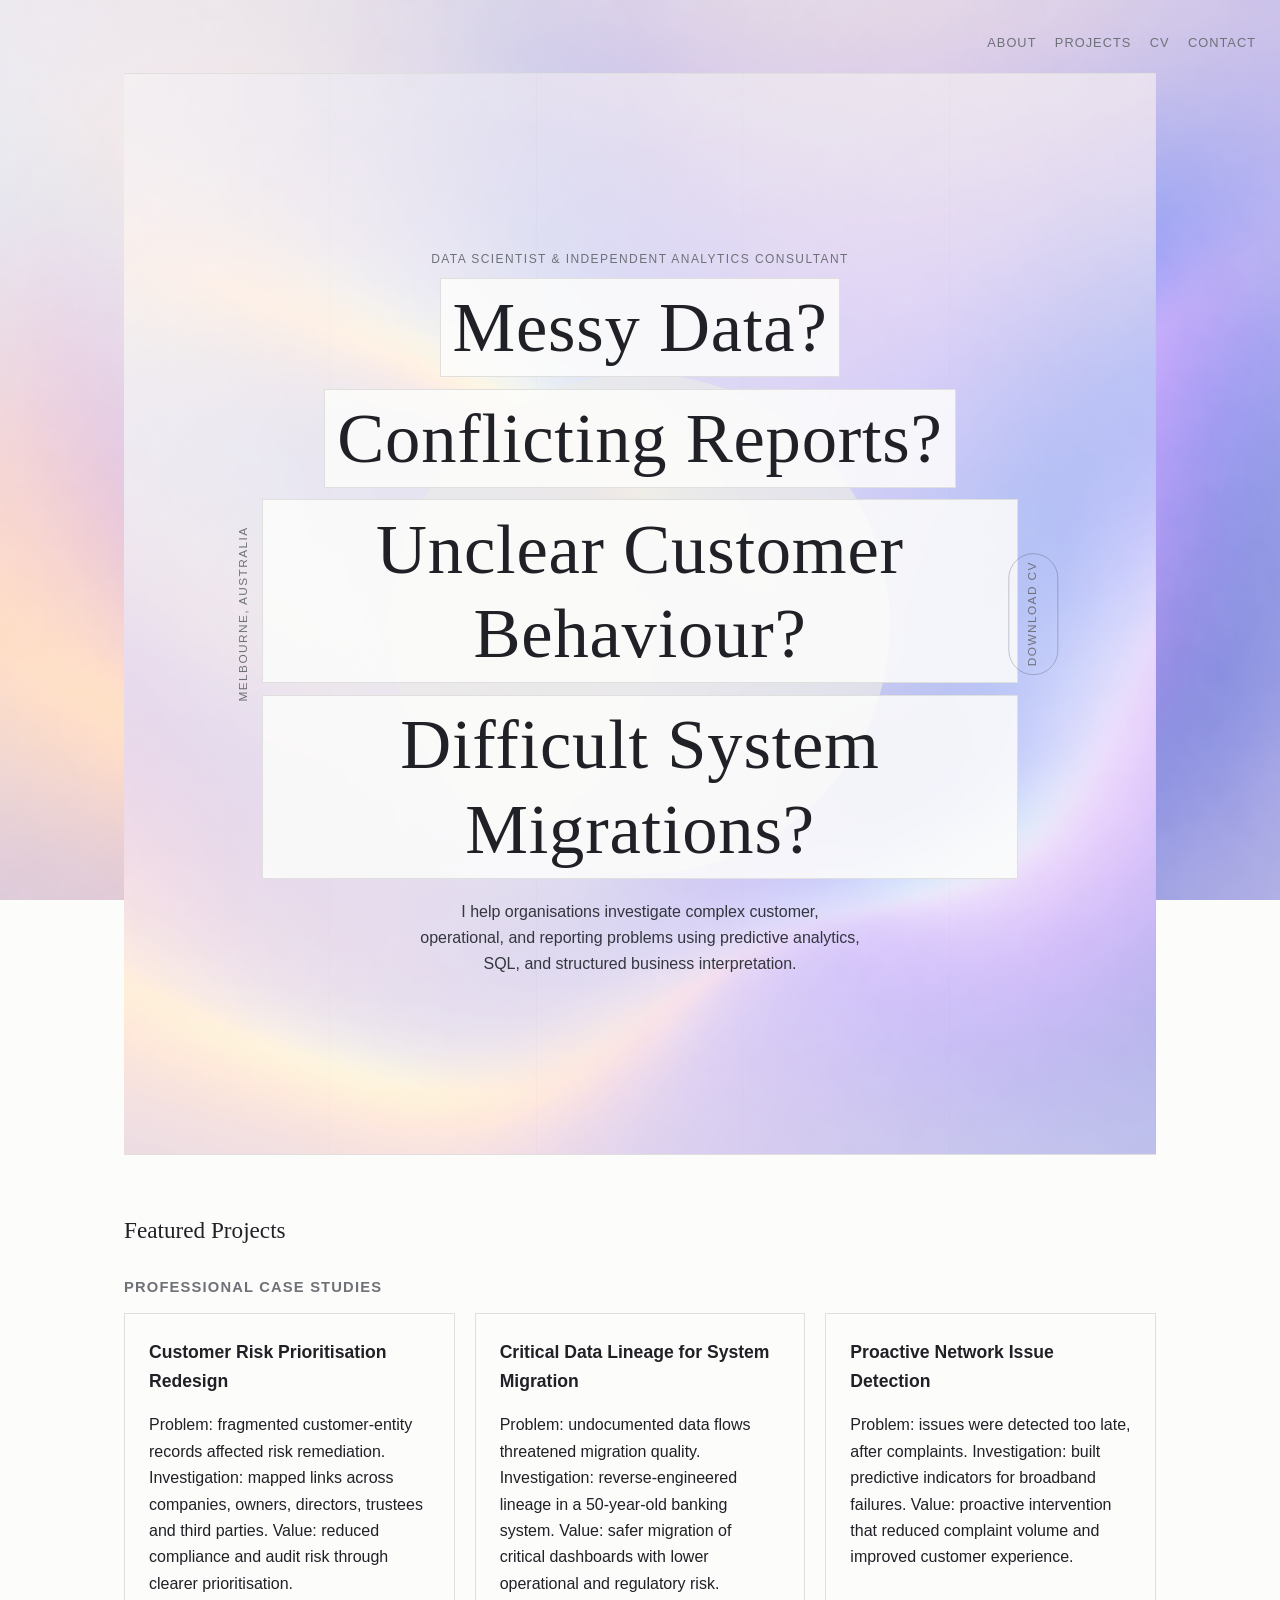
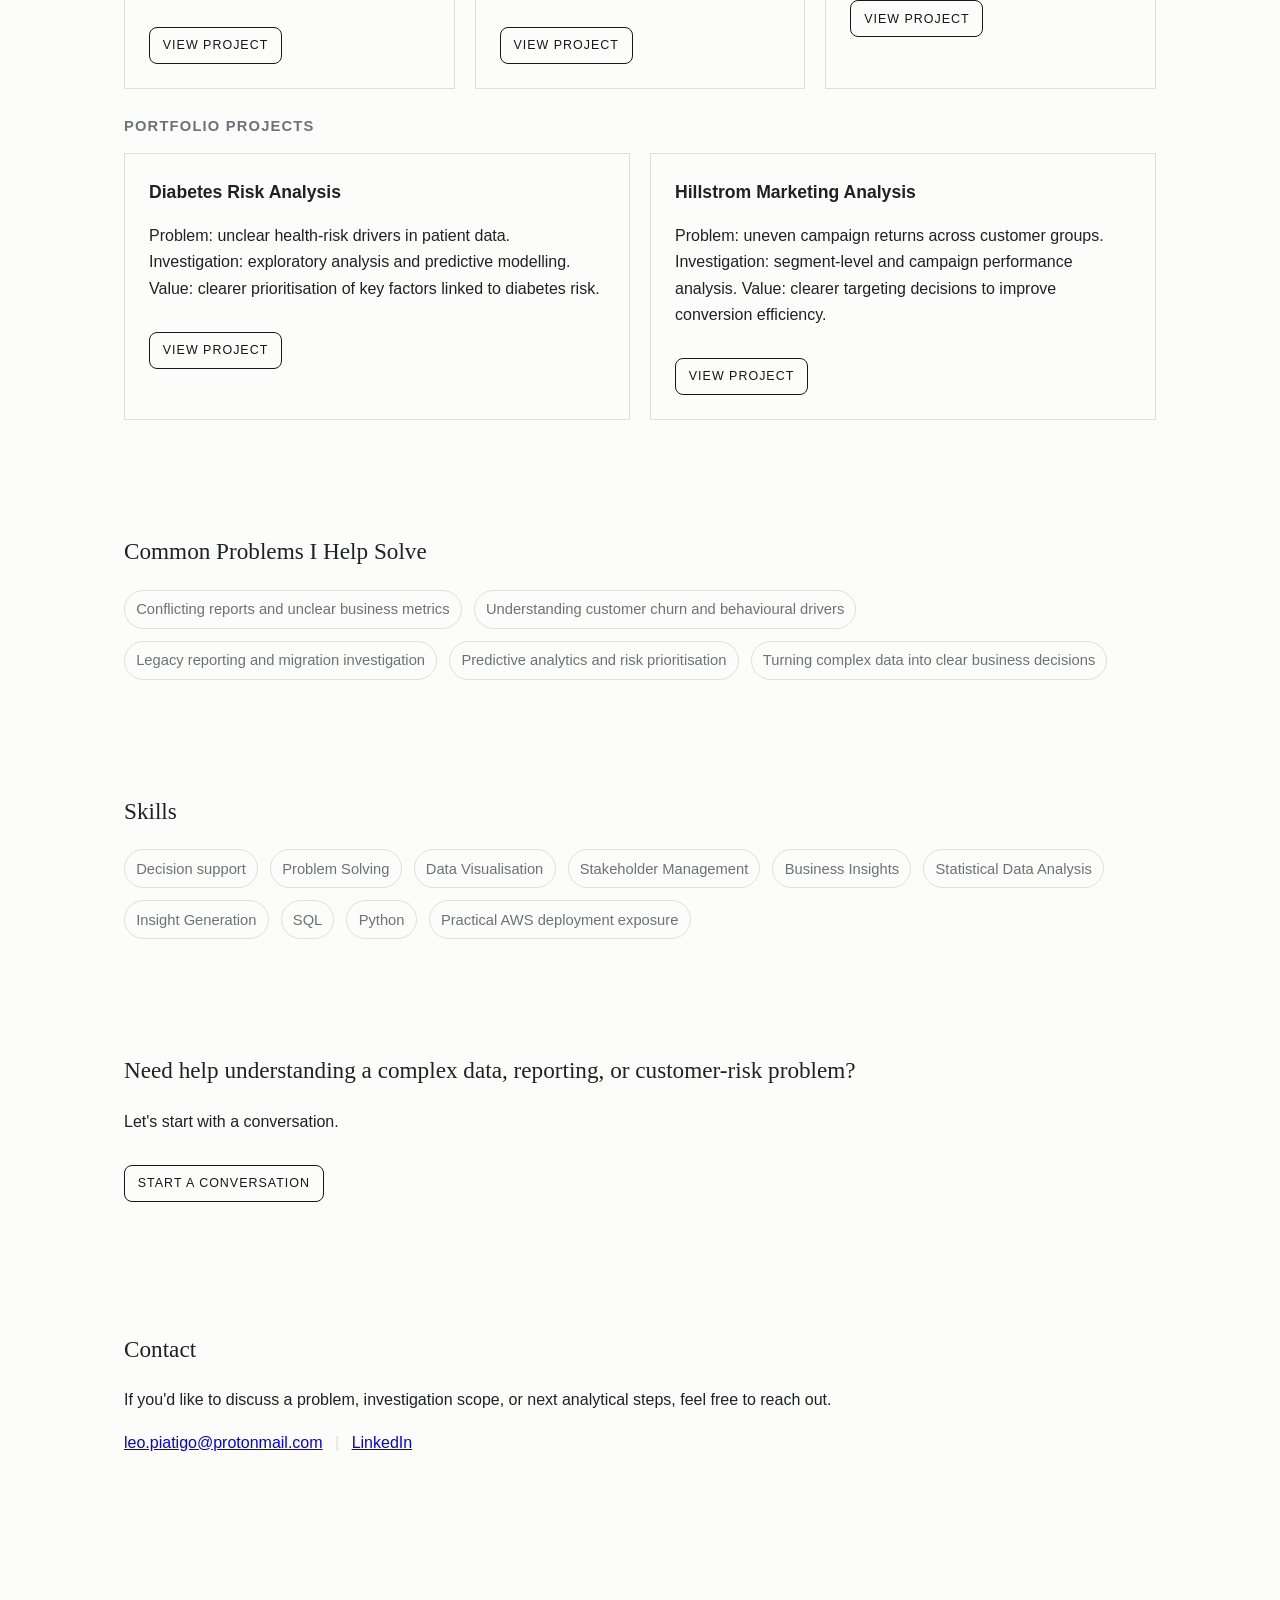
==== commit a17005fd: "Refine hero problem headline into compact cards" ====
--- a/index.html
+++ b/index.html
@@ -30,7 +30,13 @@
           >
 
           <p class="eyebrow">Data Scientist &amp; Independent Analytics Consultant</p>
-          <h1>Messy data, conflicting reports, unclear customer behaviour, or difficult system migrations?</h1>
+          <h1 class="hero-problem-headline">
+            <span class="sr-only">Messy data, conflicting reports, unclear customer behaviour, or difficult system migrations?</span>
+            <span class="problem-pill">Messy Data?</span>
+            <span class="problem-pill">Conflicting Reports?</span>
+            <span class="problem-pill">Unclear Customer Behaviour?</span>
+            <span class="problem-pill">Difficult System Migrations?</span>
+          </h1>
           <p class="intro">
             I help organisations investigate complex customer, operational, and
             reporting problems using predictive analytics, SQL, and structured
--- a/styles.css
+++ b/styles.css
@@ -134,13 +134,43 @@
 }
 
 h1 {
-  margin: 0.5rem auto 1rem;
-  max-width: 11ch;
+  margin: 0.5rem auto 1.25rem;
   font-family: var(--serif);
-  font-size: clamp(2.45rem, 8vw, 6.25rem);
-  line-height: 0.95;
-  letter-spacing: 0.02em;
+  font-size: clamp(2rem, 6.5vw, 4.9rem);
+  line-height: 1;
+  letter-spacing: 0.01em;
   font-weight: 500;
+}
+
+.hero-problem-headline {
+  max-width: 760px;
+  display: flex;
+  flex-wrap: wrap;
+  justify-content: center;
+  gap: 0.7rem;
+}
+
+.problem-pill {
+  display: inline-flex;
+  align-items: center;
+  justify-content: center;
+  border: 1px solid var(--border);
+  background: rgba(253, 253, 252, 0.86);
+  padding: 0.4rem 0.75rem;
+  font-size: 0.9em;
+  line-height: 1.2;
+}
+
+.sr-only {
+  position: absolute;
+  width: 1px;
+  height: 1px;
+  padding: 0;
+  margin: -1px;
+  overflow: hidden;
+  clip: rect(0, 0, 0, 0);
+  white-space: nowrap;
+  border: 0;
 }
 
 .subtitle {
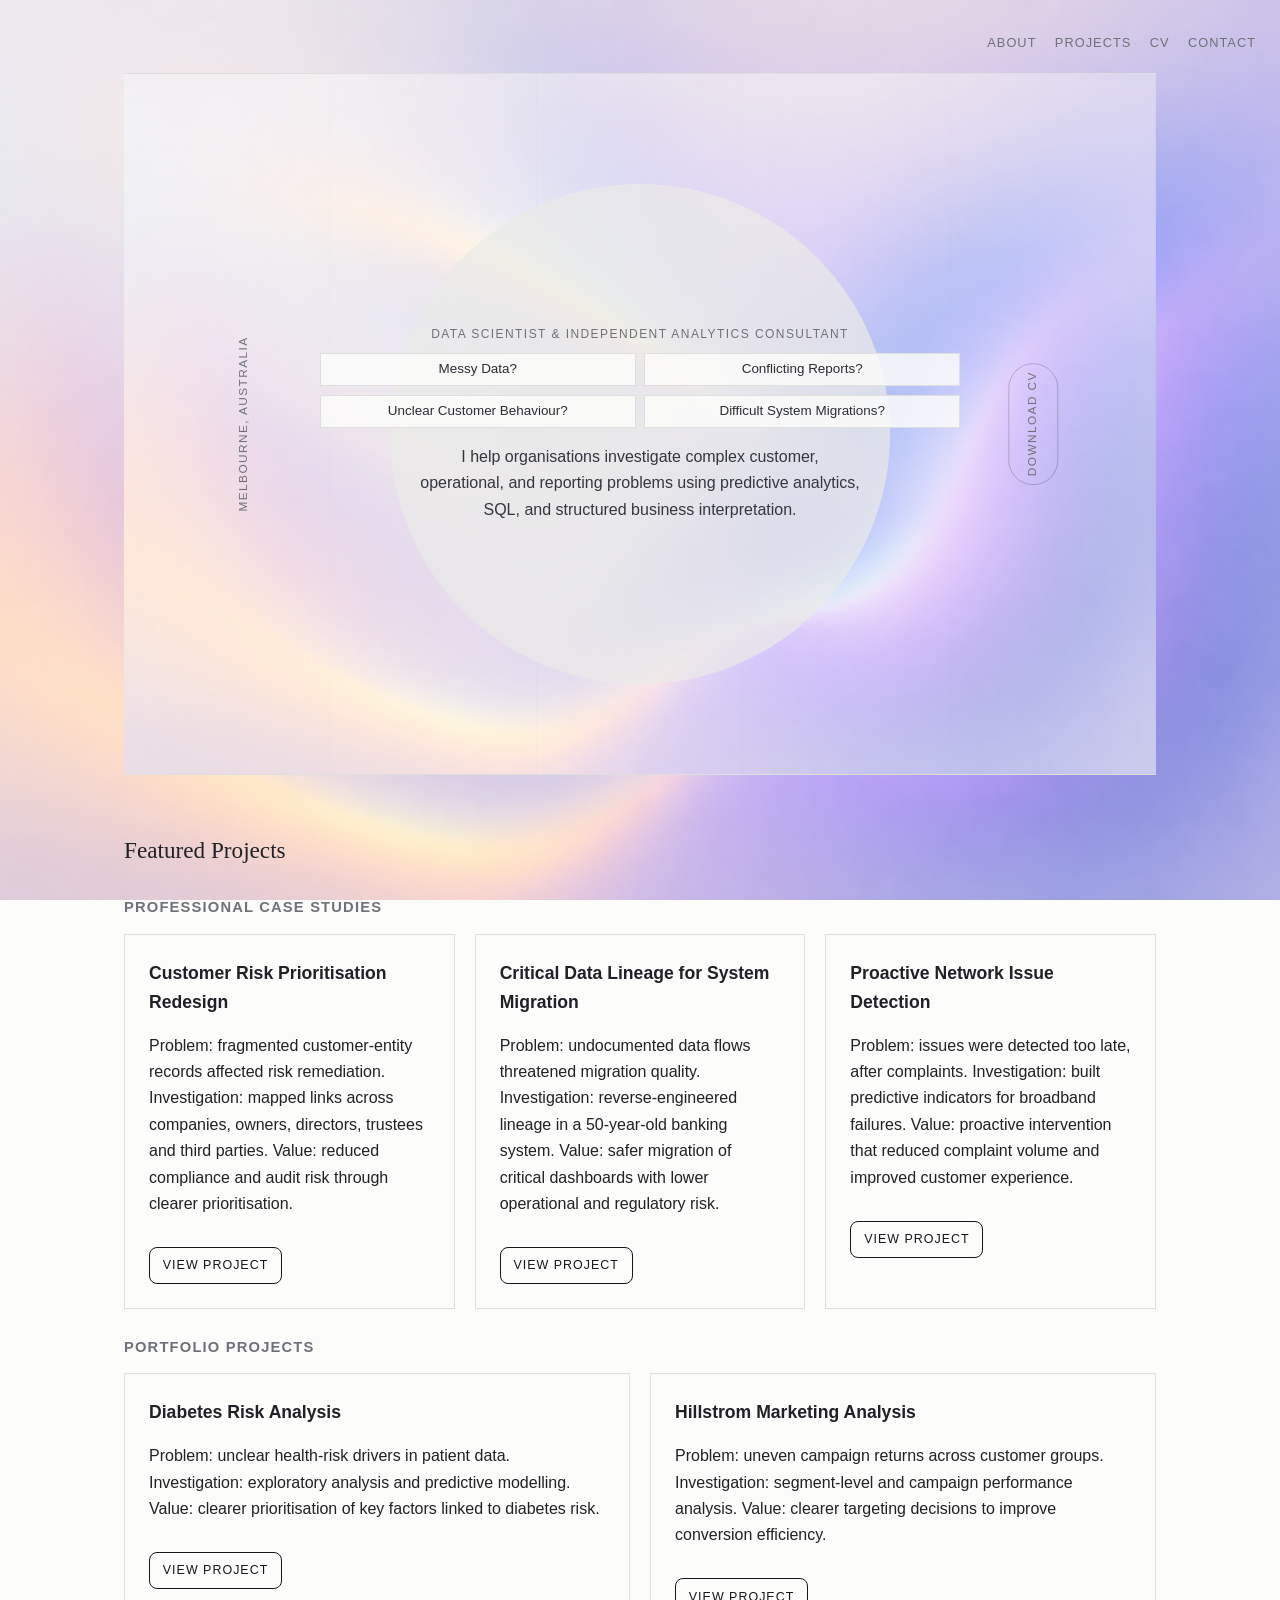
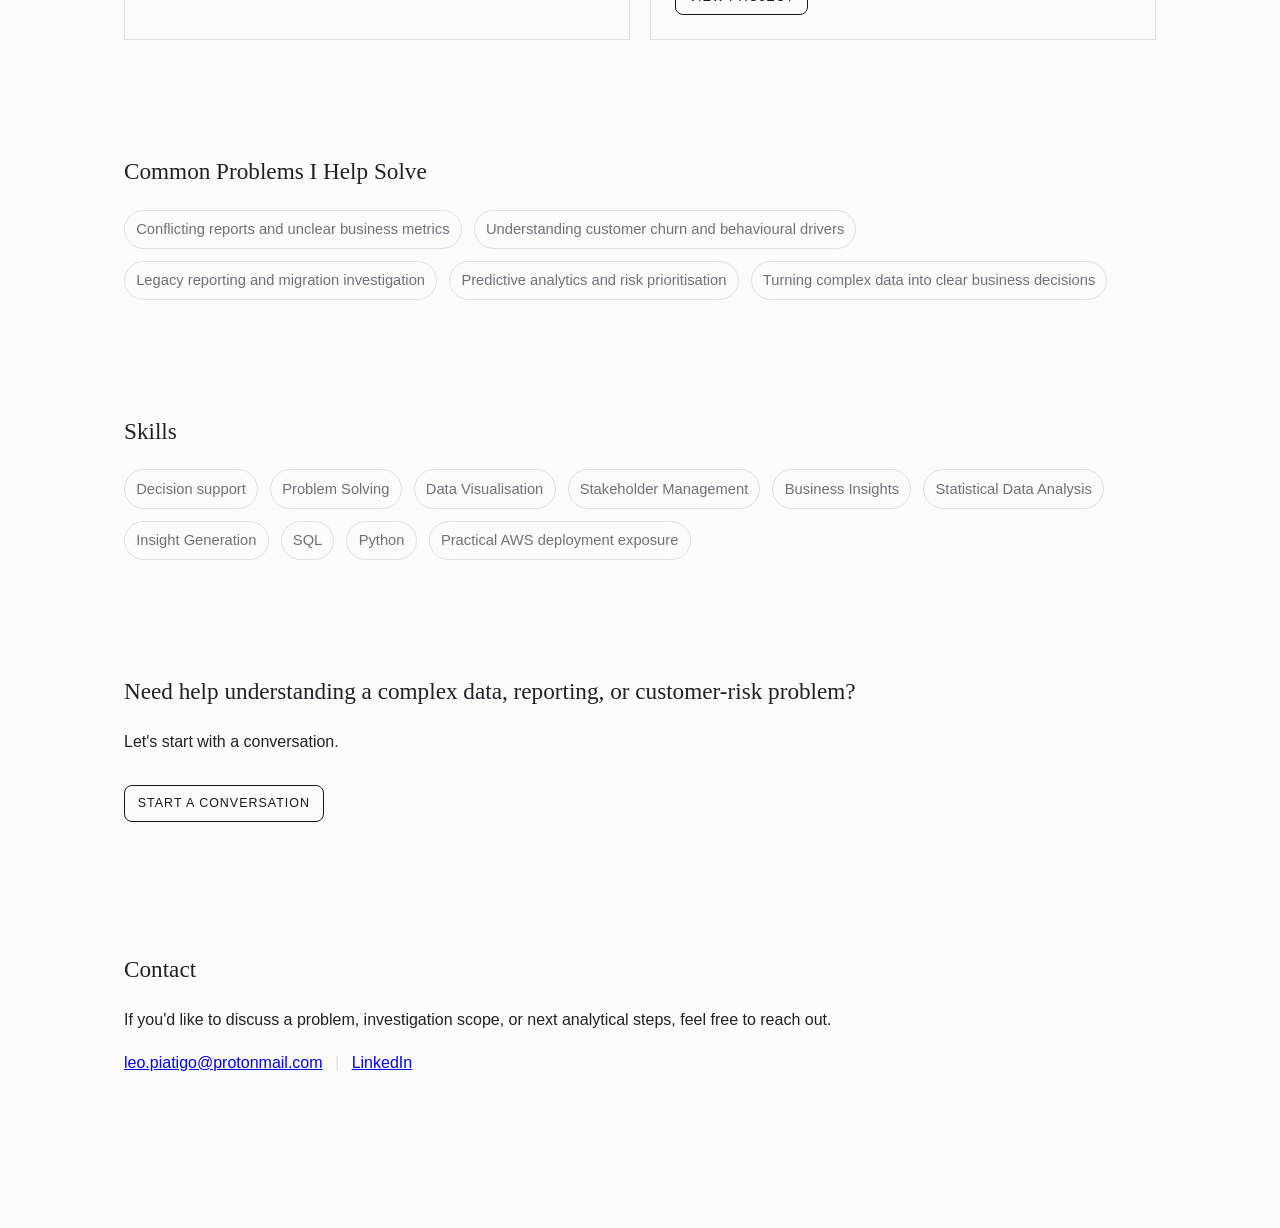
==== commit 6eeb8aad: "Fix homepage hero problem headline duplication" ====
--- a/index.html
+++ b/index.html
@@ -30,13 +30,12 @@
           >
 
           <p class="eyebrow">Data Scientist &amp; Independent Analytics Consultant</p>
-          <h1 class="hero-problem-headline">
-            <span class="sr-only">Messy data, conflicting reports, unclear customer behaviour, or difficult system migrations?</span>
-            <span class="problem-pill">Messy Data?</span>
-            <span class="problem-pill">Conflicting Reports?</span>
-            <span class="problem-pill">Unclear Customer Behaviour?</span>
-            <span class="problem-pill">Difficult System Migrations?</span>
-          </h1>
+          <div class="hero-problem-cards" aria-label="Common analytics and reporting challenges">
+            <span class="problem-card">Messy Data?</span>
+            <span class="problem-card">Conflicting Reports?</span>
+            <span class="problem-card">Unclear Customer Behaviour?</span>
+            <span class="problem-card">Difficult System Migrations?</span>
+          </div>
           <p class="intro">
             I help organisations investigate complex customer, operational, and
             reporting problems using predictive analytics, SQL, and structured
--- a/styles.css
+++ b/styles.css
@@ -142,23 +142,24 @@
   font-weight: 500;
 }
 
-.hero-problem-headline {
-  max-width: 760px;
-  display: flex;
-  flex-wrap: wrap;
-  justify-content: center;
-  gap: 0.7rem;
-}
-
-.problem-pill {
+.hero-problem-cards {
+  max-width: 640px;
+  margin: 0.45rem auto 1rem;
+  display: grid;
+  grid-template-columns: repeat(2, minmax(0, 1fr));
+  gap: 0.55rem;
+}
+
+.problem-card {
   display: inline-flex;
   align-items: center;
   justify-content: center;
   border: 1px solid var(--border);
-  background: rgba(253, 253, 252, 0.86);
-  padding: 0.4rem 0.75rem;
-  font-size: 0.9em;
-  line-height: 1.2;
+  background: rgba(253, 253, 252, 0.82);
+  padding: 0.45rem 0.65rem;
+  font-size: 0.84rem;
+  line-height: 1.25;
+  color: #2b2d35;
 }
 
 .sr-only {
@@ -382,6 +383,11 @@
     width: clamp(210px, 70vw, 340px);
   }
 
+  .hero-problem-cards {
+    grid-template-columns: 1fr;
+    max-width: 340px;
+  }
+
   .hero-side-note {
     position: static;
     display: block;
